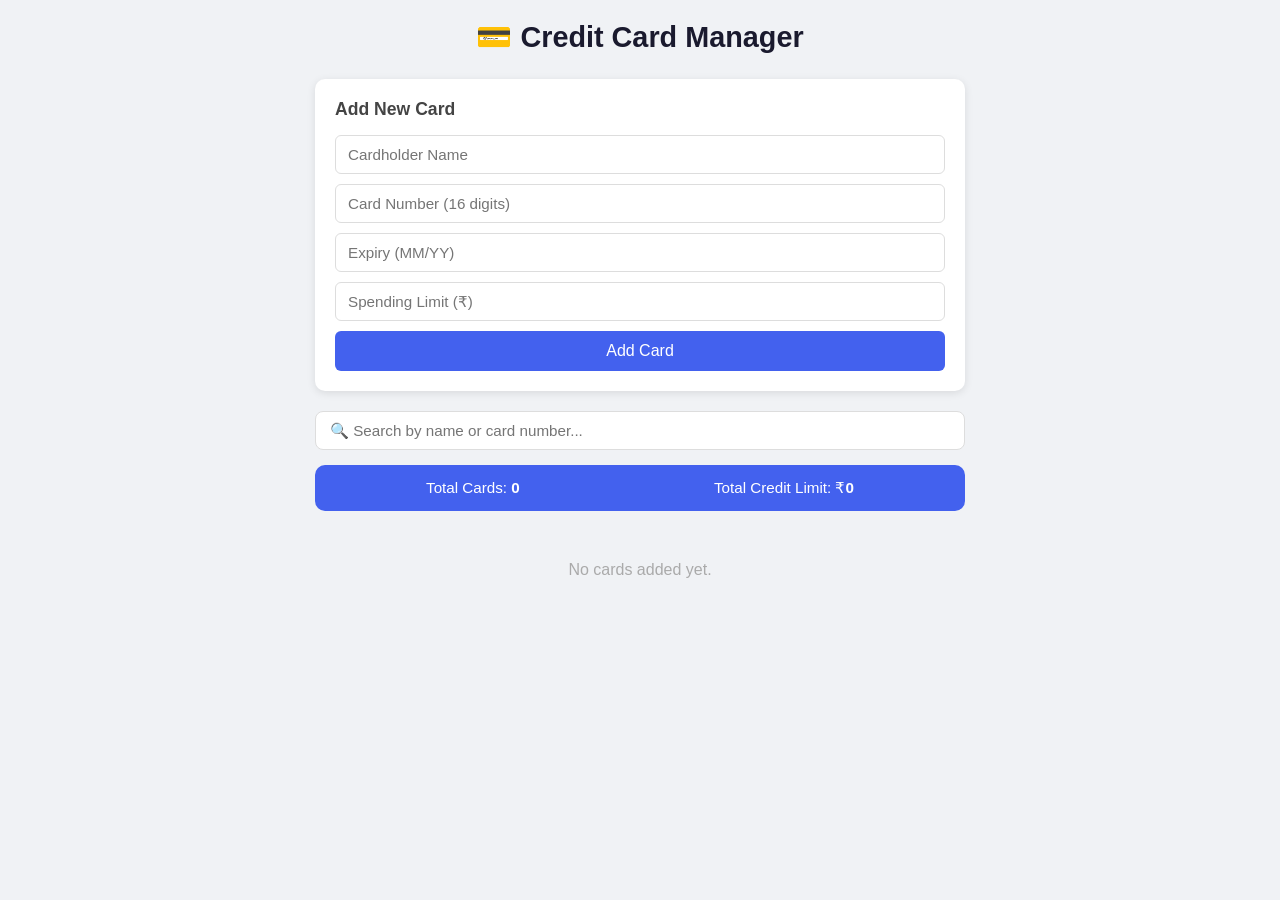
==== public/index.html @ 1387957a "Migrate backend to Flask and SQLite" ====
<!DOCTYPE html>
<html lang="en">
<head>
    <meta charset="UTF-8">
    <meta name="viewport" content="width=device-width, initial-scale=1.0">
    <title>Credit Card Manager</title>
    <link rel="stylesheet" href="style.css">
</head>
<body>

    <div class="container">
        <h1>💳 Credit Card Manager</h1>

        <!-- Add Card Form -->
        <div class="card-form">
            <h2>Add New Card</h2>
            <input type="text" id="cardName" placeholder="Cardholder Name" maxlength="30">
            <input type="text" id="cardNumber" placeholder="Card Number (16 digits)" maxlength="19">
            <input type="text" id="cardExpiry" placeholder="Expiry (MM/YY)" maxlength="5">
            <input type="number" id="cardLimit" placeholder="Spending Limit (₹)" min="0">
            <button onclick="addCard()">Add Card</button>
        </div>

        <!-- Search -->
        <div class="search-bar">
            <input type="text" id="searchInput" placeholder="🔍 Search by name or card number..." oninput="searchCards()">
        </div>

        <!-- Summary -->
        <div class="summary" id="summary">
            <p>Total Cards: <span id="totalCards">0</span></p>
            <p>Total Credit Limit: ₹<span id="totalLimit">0</span></p>
        </div>

        <!-- Card List -->
        <div id="cardList" class="card-list">
            <p class="empty-msg" id="emptyMsg">No cards added yet.</p>
        </div>
    </div>

    <script src="script.js"></script>
</body>
</html>
---- public/style.css ----
* {
    margin: 0;
    padding: 0;
    box-sizing: border-box;
}

body {
    font-family: 'Segoe UI', Tahoma, Geneva, Verdana, sans-serif;
    background: #f0f2f5;
    color: #333;
    padding: 20px;
}

.container {
    max-width: 650px;
    margin: 0 auto;
}

h1 {
    text-align: center;
    margin-bottom: 25px;
    color: #1a1a2e;
    font-size: 1.8rem;
}

/* Form */
.card-form {
    background: #fff;
    padding: 20px;
    border-radius: 10px;
    box-shadow: 0 2px 8px rgba(0,0,0,0.1);
    margin-bottom: 20px;
}

.card-form h2 {
    margin-bottom: 15px;
    font-size: 1.1rem;
    color: #444;
}

.card-form input {
    width: 100%;
    padding: 10px 12px;
    margin-bottom: 10px;
    border: 1px solid #ddd;
    border-radius: 6px;
    font-size: 0.95rem;
}

.card-form input:focus {
    outline: none;
    border-color: #4361ee;
}

.card-form button {
    width: 100%;
    padding: 11px;
    background: #4361ee;
    color: #fff;
    border: none;
    border-radius: 6px;
    font-size: 1rem;
    cursor: pointer;
}

.card-form button:hover {
    background: #3a56d4;
}

/* Search */
.search-bar {
    margin-bottom: 15px;
}

.search-bar input {
    width: 100%;
    padding: 10px 14px;
    border: 1px solid #ddd;
    border-radius: 8px;
    font-size: 0.95rem;
    background: #fff;
}

.search-bar input:focus {
    outline: none;
    border-color: #4361ee;
}

/* Summary */
.summary {
    display: flex;
    justify-content: space-around;
    background: #4361ee;
    color: #fff;
    padding: 14px;
    border-radius: 10px;
    margin-bottom: 20px;
    font-size: 0.95rem;
}

.summary span {
    font-weight: bold;
}

/* Card List */
.card-list {
    display: flex;
    flex-direction: column;
    gap: 12px;
}

.credit-card {
    background: #fff;
    padding: 16px 20px;
    border-radius: 10px;
    box-shadow: 0 2px 6px rgba(0,0,0,0.08);
    display: flex;
    justify-content: space-between;
    align-items: center;
    border-left: 4px solid #4361ee;
}

.credit-card .info h3 {
    font-size: 1rem;
    margin-bottom: 4px;
}

.credit-card .info p {
    font-size: 0.85rem;
    color: #777;
}

.credit-card .actions button {
    background: #e74c3c;
    color: #fff;
    border: none;
    padding: 7px 14px;
    border-radius: 6px;
    cursor: pointer;
    font-size: 0.85rem;
}

.credit-card .actions button:hover {
    background: #c0392b;
}

.empty-msg {
    text-align: center;
    color: #aaa;
    padding: 30px 0;
}
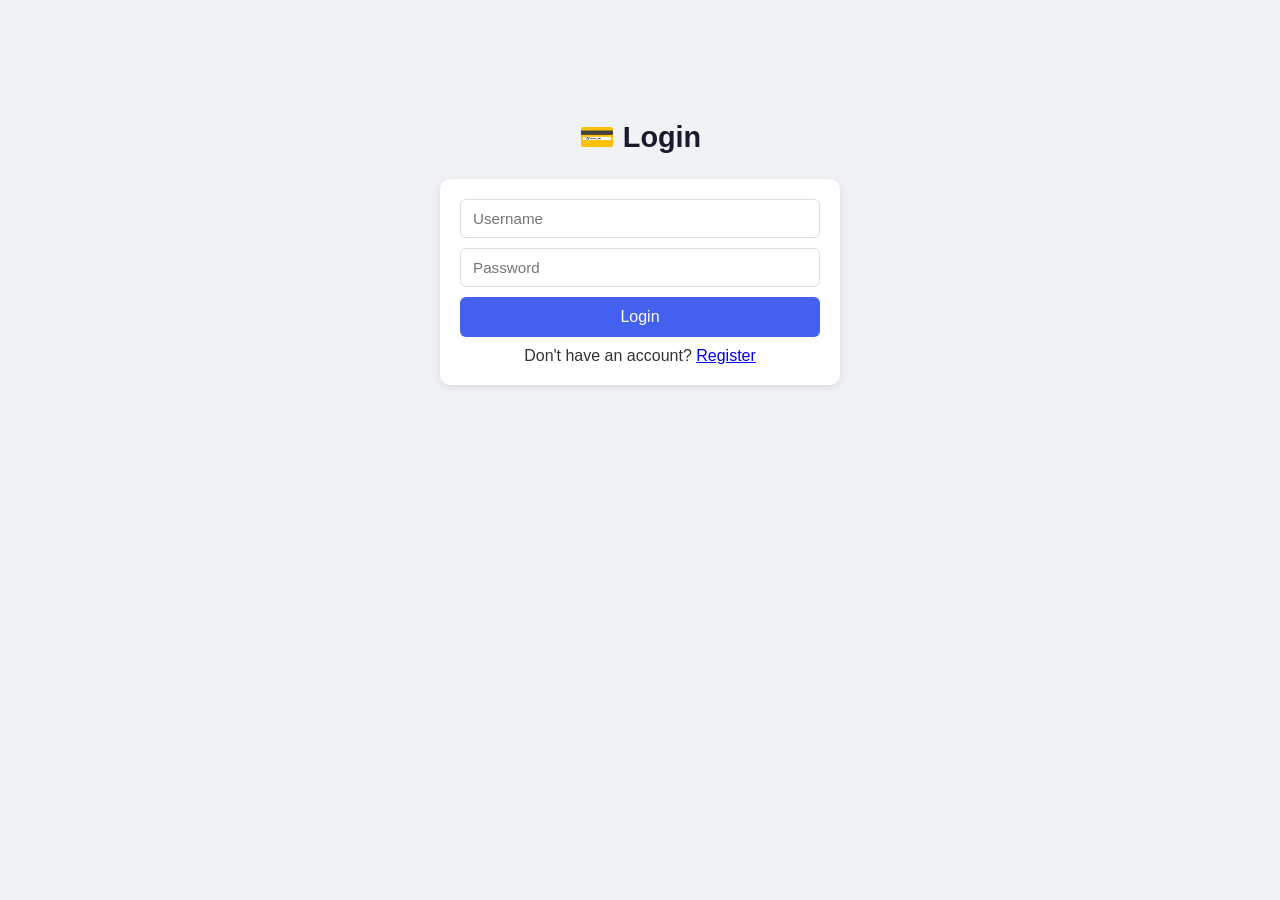
==== commit 5b10211f: "Add new features and documentation" ====
--- a/public/index.html
+++ b/public/index.html
@@ -9,7 +9,10 @@
 <body>
 
     <div class="container">
-        <h1>💳 Credit Card Manager</h1>
+        <div style="display: flex; justify-content: space-between; align-items: center;">
+            <h1>💳 Credit Card Manager</h1>
+            <button onclick="logout()" style="padding: 10px 15px; width: auto; background-color: #f44336; border-radius: 4px;">Logout</button>
+        </div>
 
         <!-- Add Card Form -->
         <div class="card-form">
